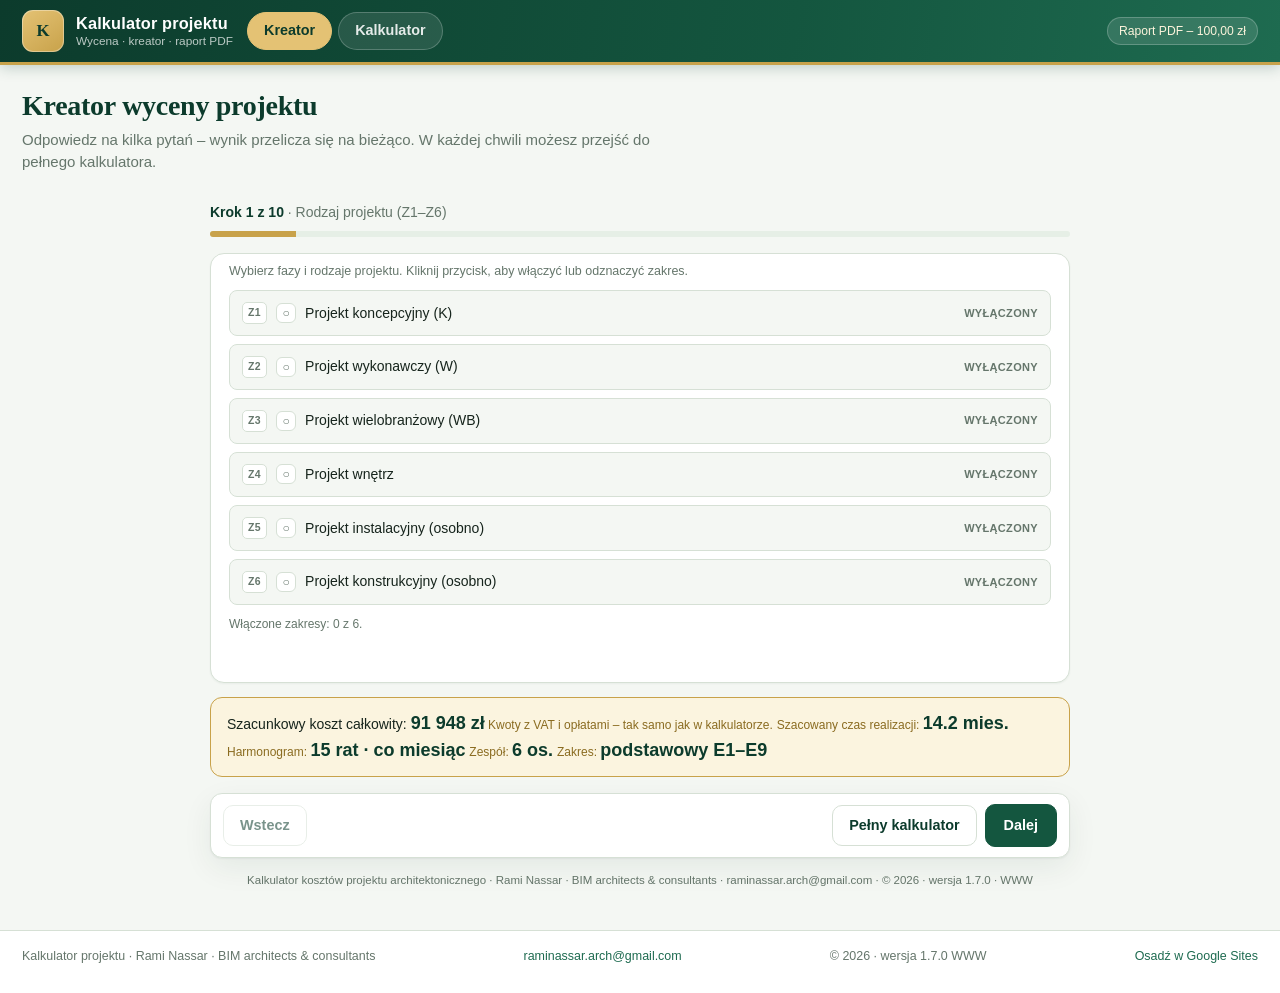
==== index.html @ 3ff85474 "Rodzaj projektu Z1-Z6 jako przyciski, pierwszy krok kreatora" ====
<!DOCTYPE html>
<html lang="pl">
<head>
<meta charset="utf-8">
<meta name="viewport" content="width=device-width, initial-scale=1, viewport-fit=cover">
<meta name="theme-color" content="#0C3B2C">
<meta name="description" content="Kalkulator kosztów projektu architektonicznego 1.7.0 – kreator, wycena, czas, zespół i harmonogram. Statyczna wersja WWW.">
<title>Kalkulator kosztów projektu architektonicznego</title>
<link rel="icon" href="favicon.svg" type="image/svg+xml">
<script>document.documentElement.dataset.theme="light";</script>
<link rel="stylesheet" href="styles.css?v=1.7.0c">
<link rel="stylesheet" href="wizard.css?v=1.7.0c">
<link rel="stylesheet" href="site.css?v=1.7.0c">
</head>
<body>
<nav class="view-nav" id="viewNav" aria-label="Przełączanie widoków">
  <span class="site-brand"><span class="logo">K</span><span class="brand-text"><strong>Kalkulator projektu</strong><small>Wycena · kreator · raport PDF</small></span></span>
  <span class="nav-links">
    <button type="button" data-view="wizard">Kreator</button>
    <button type="button" data-view="calc">Kalkulator</button>
  </span>
  <span class="view-nav-spacer"></span>
  <span class="view-nav-info" id="viewNavInfo">Raport PDF – 100,00 zł</span>
</nav>

<!-- ============ WIDOK 1: KREATOR (PYTANIA I ODPOWIEDZI) ============ -->
<section class="view" id="viewWizard">
  <header class="site-head">
    <div>
      <h1>Kreator wyceny projektu</h1>
      <p>Odpowiedz na kilka pytań – wynik przelicza się na bieżąco. W każdej chwili możesz przejść do pełnego kalkulatora.</p>
    </div>
  </header>
  <div class="wizard">
    <div class="wiz-top">
      <div class="wiz-step" id="wizStepInfo"></div>
      <div class="wiz-track"><div id="wizProgress"></div></div>
    </div>
    <div class="wiz-body" id="wizQuestions" aria-live="polite"></div>
    <div class="wiz-total">Szacunkowy koszt całkowity: <b id="wizTotal"></b><span> Kwoty z VAT i opłatami – tak samo jak w kalkulatorze.</span> <span>Szacowany czas realizacji: <b id="wizCzas"></b></span> <span>Harmonogram: <b id="wizPlat"></b></span> <span>Zespół: <b id="wizZespol"></b></span> <span>Zakres: <b id="wizZakres"></b></span></div>
    <div class="wiz-actions">
      <button type="button" id="wizBack" class="btn">Wstecz</button>
      <span class="wiz-spacer"></span>
      <button type="button" id="wizCalc" class="btn">Pełny kalkulator</button>
      <button type="button" id="wizNext" class="btn btn-primary">Dalej</button>
      <button type="button" id="wizPdf" class="btn btn-primary" hidden>Zapisz PDF</button>
    </div>
    <p class="wiz-about" id="wizAbout">Kalkulator projektu · Rami Nassar · BIM architects &amp; consultants · raminassar.arch@gmail.com · © 2026 · wersja 1.7.0</p>
  </div>
</section>

<!-- ============ WIDOK 2: DOTYCHCZASOWY KALKULATOR ============ -->
<section class="view" id="viewCalc" hidden>
<header class="site-head">
<div>
<h1>Kalkulator kosztów projektu architektonicznego</h1>
<p>Koszt projektu etap po etapie, praca w BIM, formalności i opłaty w Polsce. Zmień dane po lewej, wynik przelicza się od razu.</p>
</div>
<div class="head-actions">
<button type="button" id="pdfBtn" class="btn btn-primary" title="Zapisz wynik do pliku PDF (opłata 100,00 zł)">Zapisz PDF · 100 zł</button>
<button type="button" id="updateBtn" class="btn desktop-only" title="Sprawdź dostępność nowej wersji">Aktualizacje</button>
</div>
</header>
<main>
<div class="left">
<form class="panel" id="form" onsubmit="return false"></form>

<section class="panel" id="paramPanel">
<details id="paramDetails">
<summary><b>Parametry i stawki</b> <span class="tag">– edytuj wartości lub dodaj własne</span></summary>
<div class="param-body">
<p class="hint">Zmiany w parametrach przeliczają wynik od razu i są zapamiętywane w tej przeglądarce. Przywrócenie resetuje tylko parametry, nie dane formularza.</p>

<details class="sub">
<summary>Edytuj istniejące parametry (stawki, współczynniki, opłaty)</summary>
<div id="paramEditor" class="param-editor"></div>
</details>

<details class="sub" open>
<summary>Dodaj własne parametry / pozycje kosztów</summary>
<div class="custom-add">
<input id="npNazwa" type="text" placeholder="Nazwa parametru, np. „Opłata za pakiet”" aria-label="Nazwa nowego parametru">
<div class="custom-add-row">
<input id="npWartosc" type="number" min="0" step="any" placeholder="Wartość [zł]" aria-label="Wartość nowego parametru">
<label class="inline"><input id="npWKoszcie" type="checkbox" checked> wlicz do kosztu projektu</label>
<button type="button" id="npDodaj" class="btn">Dodaj parametr</button>
</div>
</div>
<div id="customList" class="custom-list"></div>
</details>

<div class="param-actions">
<button type="button" id="paramReset" class="btn btn-danger">Przywróć domyślne parametry</button>
<span id="paramStatus" class="tag" aria-live="polite"></span>
</div>
</div>
</details>
</section>
</div>

<div class="stack">
<section class="panel results-lock" id="resultsLock" aria-live="polite">
<div class="lock-mark">PDF</div>
<h2>Wyniki dostępne po opłacie</h2>
<p>Kalkulator przygotował wycenę. Opłać raport PDF, aby zobaczyć sumę, tabele, czas realizacji, zespół i harmonogram oraz zapisać plik.</p>
<button type="button" id="unlockBtn" class="btn btn-primary">Pokaż wyniki i zapisz PDF · 100 zł</button>
<p class="tag">Jedna opłata = jeden raport PDF. W kreatorze szacunek pozostaje widoczny na bieżąco.</p>
</section>
<div class="print-head" aria-hidden="true">
<div class="print-title">Kalkulator kosztów projektu architektonicznego</div>
<div id="printMeta" class="print-meta"></div>
</div>
<section class="panel" aria-live="polite">
<div class="total"><div><div class="range">Razem: projekt, formalności, realizacja (brutto)</div><div class="big" id="grand"></div></div><div class="range" id="rng"></div></div>
<div class="bar" id="bar" role="img" aria-label="Udział etapów w koszcie projektu"></div>
<div class="split" id="split"></div>
<div id="notes"></div>
</section>
<section class="panel"><h2>Koszt projektu etap po etapie</h2><div class="tw"><table id="stg"></table></div></section>
<section class="panel"><h2>Formalności, uzgodnienia i opłaty</h2><div class="tw"><table id="frm"></table></div><p class="tag" id="hid"></p></section>
<section class="panel" id="customResult" hidden><h2>Własne parametry / pozycje kosztów</h2><div class="tw"><table id="cst"></table></div></section>
<section class="panel" id="brzResult" hidden><h2>Projekty branżowe (dodatkowe poza bazą E1–E9)</h2><div class="tw"><table id="brz"></table></div><p class="tag">Dodatkowe opracowania specjalistyczne – nie zastępują etapów E5–E7 w podstawie wyceny.</p></section>
<section class="panel" id="zakresResult" hidden><h2>Zakresy opracowania (rodzaj projektu)</h2><div class="tw"><table id="zakresTab"></table></div><p class="tag">Każdy zakres to osobny pakiet wyceny. Baza E1–E9 obejmuje standardową koncepcję, konstrukcję i instalacje – poniższe opcje są dodatkowymi zamówieniami (np. odrębny projekt wnętrz lub wykonawczy).</p></section>
<section class="panel" id="drkResult" hidden><h2>Koszty drukowania dokumentacji projektowej</h2><div class="tw"><table id="drk"></table></div><p class="tag">Wydruki dla inwestora i urzędu. Ceny jednostkowe zmienisz w panelu „Parametry i stawki”.</p></section>
<section class="panel" id="czasResult"><h2>Szacowany czas realizacji inwestycji · Kanban</h2><div id="czasSummary" class="czas-summary"></div><div id="kanban" class="kanban"></div><p class="tag">Szacunek na podstawie przyjętych czasów etapów, rodzaju obiektu, powierzchni, skomplikowania i lokalizacji. Część czynności (np. uzgodnienia) może biec równolegle – podana suma to orientacyjna ścieżka, nie harmonogram umowny. Czas budowy rośnie nieliniowo z powierzchnią, dzięki czemu duże obiekty nie dostają nierealnych tysięcy dni. Czasy zmienisz w panelu „Parametry i stawki” → <b>czas</b>.</p></section>
<section class="panel" id="zespolResult"><h2>Zespół projektowy · obsada i czas</h2><div id="zespolSummary" class="czas-summary"></div><div class="tw"><table id="zespolTab"></table></div><p class="tag" id="zespolNote"></p></section>
<section class="panel" id="platResult"><h2>Harmonogram płatności · rozłożenie kosztu na raty</h2><div id="platSummary" class="czas-summary"></div><div class="tw"><table id="plat"></table></div><p class="tag" id="platNote"></p></section>
<p class="foot">Narzędzie szacunkowe, nie oferta ani porada prawna. Podział na etapy i stawki oznaczone jako szacunek to założenia modelu, a nie jeden cennik; stawki BIM są szacunkami, bo źródła nie podają cen. Opłaty skarbowe i terminy sprawdź w urzędzie. Od 1.09.2026 nowe decyzje o warunkach zabudowy wymagają planu ogólnego gminy. BIM nie jest w Polsce obowiązkowy, chyba że wymaga go zamawiający.</p>
<p class="foot about" id="about">Kalkulator projektu · Autor: Rami Nassar · BIM architects &amp; consultants · raminassar.arch@gmail.com · © 2026 · wersja 1.7.0</p>
<div class="print-foot">Wygenerowano: <span id="printDate"></span> · Kwoty w zł · Narzędzie szacunkowe, nie oferta ani porada prawna. <span id="printAbout"></span></div>
</div>
</main>
</section>

<!-- ============ OPŁATA ZA RAPORT PDF ============ -->
<div id="paymentModal" class="pay-modal" hidden role="dialog" aria-modal="true" aria-labelledby="payTitle">
  <div class="pay-card">
    <div class="pay-icon">PDF</div>
    <h2 id="payTitle">Opłata za raport PDF</h2>
    <p class="pay-price"><b id="payPrice">100,00 zł</b><span>za każdy wygenerowany raport</span></p>
    <p id="payStatus" class="pay-status" aria-live="polite">Przygotowywanie płatności…</p>
    <div class="pay-session" id="paySession" hidden></div>
    <div class="pay-track"><div id="payProgress"></div></div>
    <div class="pay-actions">
      <button type="button" id="payOpen" class="btn btn-primary" hidden>Otwórz stronę płatności</button>
      <button type="button" id="payCancel" class="btn btn-danger">Anuluj</button>
    </div>
    <p class="pay-hint">Po opłaceniu raport zapisze się automatycznie. Jedna płatność = jeden plik PDF.</p>
  </div>
</div>

<footer class="site-footer">
  <span>Kalkulator projektu · Rami Nassar · BIM architects &amp; consultants</span>
  <a href="mailto:raminassar.arch@gmail.com">raminassar.arch@gmail.com</a>
  <span>© 2026 · wersja 1.7.0 WWW</span>
  <a href="embed.html">Osadź w Google Sites</a>
</footer>
<div id="toast" class="toast" hidden></div>
<script src="parametry.js?v=1.7.0c"></script>
<script src="js/config.js?v=1.7.0c"></script>
<script src="js/payment-web.js?v=1.7.0c"></script>
<script src="app.js?v=1.7.0c"></script>
<script src="widoki.js?v=1.7.0c"></script>
</body>
</html>
---- styles.css ----
/* Wygląd aplikacji. Kolory są w zmiennych :root (jasny motyw) oraz w blokach dark (ciemny motyw). */
:root{--bg:#EDF0F3;--panel:#fff;--ink:#16202A;--mute:#5B6773;--line:#D3DAE1;--acc:#2B5F8E;--bim:#B4691F;--ok:#2E7D5B;--warn:#9A5B00;color-scheme:light;box-sizing:border-box;padding-top:env(safe-area-inset-top,0px);padding-bottom:env(safe-area-inset-bottom,0px)}
@media (prefers-color-scheme:dark){:root:not([data-theme="light"]){--bg:#11171D;--panel:#1A222B;--ink:#E7ECF1;--mute:#97A3AF;--line:#2C3743;--acc:#6FA6D6;--bim:#E0A05A;--ok:#5CC49A;--warn:#E3A93B;color-scheme:dark}}
:root[data-theme="dark"]{--bg:#11171D;--panel:#1A222B;--ink:#E7ECF1;--mute:#97A3AF;--line:#2C3743;--acc:#6FA6D6;--bim:#E0A05A;--ok:#5CC49A;--warn:#E3A93B;color-scheme:dark}
*{box-sizing:border-box}html{scroll-padding-top:env(safe-area-inset-top,0px)}
body{margin:0;background:var(--bg);color:var(--ink);font:15px/1.5 "Public Sans",system-ui,sans-serif;font-variant-numeric:tabular-nums}
.site-head{padding:28px 24px 8px;max-width:1280px;margin:auto;display:flex;gap:20px;align-items:flex-start;justify-content:space-between;flex-wrap:wrap}
h1{font-size:26px;line-height:1.2;margin:0 0 6px;font-weight:700;letter-spacing:-.01em}
header p{margin:0;color:var(--mute);max-width:70ch}
main{display:grid;grid-template-columns:minmax(300px,380px) 1fr;gap:20px;max-width:1280px;margin:auto;padding:16px 24px 48px;align-items:start}
.left{display:grid;gap:20px;align-content:start;min-width:0}
@media(max-width:900px){main{grid-template-columns:1fr;padding:12px 14px 40px}.site-head{padding:20px 14px 4px}}
.panel{background:var(--panel);border:1px solid var(--line);border-radius:8px;padding:16px 18px}
form.panel{position:sticky;top:12px;max-height:calc(100vh - 24px);overflow:auto}
@media(max-width:900px){form.panel{position:static;max-height:none}}
fieldset{border:0;border-top:1px solid var(--line);margin:14px 0 0;padding:12px 0 0}
fieldset:first-of-type{border-top:0;margin-top:0;padding-top:0}
legend{font-weight:700;padding:0 8px 0 0;font-size:15px}
legend.bim{color:var(--bim)}
label{display:block;font-size:13px;color:var(--mute);margin:10px 0 3px}
select,input{width:100%;font:inherit;color:var(--ink);background:var(--bg);border:1px solid var(--line);border-radius:5px;padding:7px 9px}
select:focus,input:focus,button:focus-visible{outline:2px solid var(--acc);outline-offset:1px}

/* --- Zakresy Z1–Z6 jako przyciski do włączania i odznaczania --- */
.scope-fieldset .scope-hint,.wiz-hint{font-size:12.5px;color:var(--mute);margin:2px 0 10px}
.scope-grid,.wiz-scope-grid{display:grid;gap:8px;margin-top:6px}
.scope-chip{display:flex;align-items:center;gap:9px;width:100%;text-align:left;font:inherit;font-size:13px;color:var(--ink);background:var(--bg);border:1px solid var(--line);border-radius:8px;padding:8px 10px;cursor:pointer;transition:background .15s,border-color .15s,box-shadow .15s}
.scope-chip:hover{border-color:var(--acc);background:color-mix(in srgb,var(--acc) 6%,var(--panel))}
.scope-chip.is-on{border-color:var(--acc);background:color-mix(in srgb,var(--acc) 10%,var(--panel));box-shadow:inset 3px 0 0 var(--acc)}
.scope-code{flex:none;font-size:10.5px;font-weight:700;letter-spacing:.04em;color:var(--mute);border:1px solid var(--line);border-radius:5px;padding:2px 5px;background:var(--panel)}
.scope-chip.is-on .scope-code{color:var(--acc);border-color:var(--acc)}
.scope-check{flex:none;width:20px;height:20px;border-radius:6px;border:1px solid var(--line);background:var(--panel);display:inline-flex;align-items:center;justify-content:center;font-size:12px;font-weight:700;color:var(--mute)}
.scope-chip.is-on .scope-check{background:var(--acc);border-color:var(--acc);color:#fff}
.scope-name{flex:1 1 auto;min-width:0}
.scope-state{flex:none;font-size:11px;font-weight:700;color:var(--mute);text-transform:uppercase;letter-spacing:.03em}
.scope-chip.is-on .scope-state{color:var(--acc)}
.scope-count{font-size:12px;color:var(--mute);margin:10px 0 0}
.wiz-scope-grid{gap:8px}
.wiz-scope-grid .scope-chip{font-size:14px;padding:11px 12px}
.total{display:flex;flex-wrap:wrap;gap:8px 32px;align-items:baseline}
.big{font-size:44px;font-weight:700;letter-spacing:-.02em;line-height:1.05}
.range{color:var(--mute)}
.bar{display:flex;height:22px;border-radius:4px;overflow:hidden;margin:16px 0 6px;background:var(--line)}
.bar i{display:block;min-width:2px}
.split{display:grid;grid-template-columns:repeat(auto-fit,minmax(180px,1fr));gap:10px;margin-top:14px}
.split div{border-left:3px solid var(--line);padding-left:10px}
.split b{display:block;font-size:18px}.split span{color:var(--mute);font-size:13px}
h2{font-size:17px;margin:0 0 8px}
.tw{overflow-x:auto}
table{width:100%;border-collapse:collapse;min-width:520px}
th,td{text-align:left;padding:7px 8px;border-bottom:1px solid var(--line);vertical-align:top}
th{font-size:12.5px;color:var(--mute);font-weight:500}
td.n,th.n{text-align:right;white-space:nowrap}
tr.sum td{font-weight:700;border-top:2px solid var(--line)}
.sw{display:inline-block;width:10px;height:10px;border-radius:2px;margin-right:7px}
.tag{font-size:12px;color:var(--mute)}.tag.chk{color:var(--warn);font-weight:500}
.note{border-left:3px solid var(--warn);padding:6px 10px;margin:8px 0;background:var(--bg);font-size:13.5px}
.stack{display:grid;gap:20px}
.foot{color:var(--mute);font-size:12.5px;max-width:90ch}
.foot.about{margin-top:6px;padding-top:8px;border-top:1px solid var(--line);font-size:11.5px}

/* --- Szacowany czas i kanban --- */
.czas-summary{display:grid;grid-template-columns:repeat(auto-fit,minmax(150px,1fr));gap:8px;margin:4px 0 14px}
.czas-summary>div{border:1px solid var(--line);border-radius:6px;padding:8px 10px;background:var(--bg)}
.czas-summary b{display:block;font-size:18px;line-height:1.2}
.czas-summary span{font-size:12px;color:var(--mute)}
.czas-summary .czas-total{grid-column:1/-1;border-color:var(--acc);background:color-mix(in srgb,var(--acc) 8%,var(--panel))}
.czas-summary .czas-total b{font-size:30px;color:var(--acc)}
.kanban{display:grid;grid-template-columns:repeat(4,minmax(0,1fr));gap:10px;align-items:start}
@media(max-width:900px){.kanban{grid-template-columns:repeat(2,minmax(0,1fr))}}
@media(max-width:560px){.kanban{grid-template-columns:1fr}}
.kanban-col{border:1px solid var(--line);border-top:3px solid var(--kolor);border-radius:6px;background:var(--bg);padding:8px;min-width:0}
.kanban-head{display:flex;flex-wrap:wrap;align-items:baseline;gap:4px 8px;margin-bottom:8px}
.kanban-head b{font-size:13.5px}
.kanban-head span{margin-left:auto;font-size:12px;font-weight:700;color:var(--kolor)}
.kanban-head small{flex:1 0 100%;font-size:11px;color:var(--mute)}
.kanban-cards{display:grid;gap:6px}
.kanban-card{position:relative;background:var(--panel);border:1px solid var(--line);border-radius:4px;padding:6px 7px;font-size:12px;line-height:1.3}
.kanban-kod{display:inline-block;font:600 10px ui-monospace,Consolas,monospace;color:var(--kolor);margin-right:5px}
.kanban-nazwa{color:var(--ink)}
.kanban-dni{display:block;margin-top:3px;font-size:11px;color:var(--mute)}
.kanban-tag{display:inline-block;margin-left:4px;font-size:10px;color:var(--mute);border:1px solid var(--line);border-radius:3px;padding:0 4px}

/* --- Harmonogram platnosci --- */
.czas-summary .plat-total{grid-column:1/-1;border-color:var(--ok);background:color-mix(in srgb,var(--ok) 8%,var(--panel))}
.czas-summary .plat-total b{font-size:30px;color:var(--ok)}
.czas-summary .czas-total b{font-size:26px}

/* --- Przyciski --- */
.btn{font:inherit;font-size:13.5px;font-weight:600;color:var(--ink);background:var(--bg);border:1px solid var(--line);border-radius:6px;padding:9px 14px;cursor:pointer;white-space:nowrap}
.btn:hover{border-color:var(--acc);color:var(--acc)}
.btn:active{transform:translateY(1px)}
.btn-primary{background:var(--acc);border-color:var(--acc);color:#fff;font-size:14px;padding:10px 18px}
.btn-primary:hover{background:var(--acc);border-color:var(--acc);color:#fff;filter:brightness(1.12)}
.btn-danger{color:var(--warn);border-color:var(--line)}
.btn-danger:hover{border-color:var(--warn);color:var(--warn)}

/* --- Panel parametrów --- */
#paramPanel summary{cursor:pointer;font-size:14px}
#paramPanel>summary{list-style:none;display:flex;gap:8px;align-items:baseline;flex-wrap:wrap}
#paramPanel>summary::-webkit-details-marker{display:none}
#paramPanel>summary::before{content:'▸';color:var(--acc);display:inline-block;transition:transform .15s}
#paramPanel[open]>summary::before{transform:rotate(90deg)}
#paramPanel .sub{border-top:1px solid var(--line);margin-top:12px;padding-top:10px}
.param-body{padding-top:6px}
.hint{font-size:12.5px;color:var(--mute);margin:8px 0 4px}
.param-editor{margin-top:8px;max-height:340px;overflow:auto;padding-right:4px}
.param-group{margin:10px 0 4px;font-size:12px;font-weight:700;color:var(--acc);text-transform:uppercase;letter-spacing:.04em}
.param-grid{display:grid;grid-template-columns:1fr 108px;gap:6px 8px;align-items:center}
.param-grid label{font-size:12.5px;margin:0;color:var(--mute);overflow-wrap:anywhere}
.param-grid input{padding:5px 7px;font-size:13px}
.param-grid input.changed{border-color:var(--warn);background:color-mix(in srgb,var(--warn) 8%,var(--panel))}
.param-actions{display:flex;align-items:center;gap:10px;flex-wrap:wrap;margin-top:14px;border-top:1px solid var(--line);padding-top:12px}
.custom-add{margin:8px 0}
.custom-add input[type=text],.custom-add input[type=number]{width:100%;margin-bottom:6px}
.custom-add-row{display:flex;gap:8px;align-items:center;flex-wrap:wrap}
.custom-add-row input[type=number]{flex:1;min-width:110px;margin:0}
label.inline{display:flex;gap:6px;align-items:center;font-size:12.5px;color:var(--mute);margin:0;white-space:nowrap;cursor:pointer}
label.inline input{width:auto;margin:0}
.custom-list{margin-top:8px}
.custom-item{display:flex;gap:8px;align-items:center;padding:6px 0;border-bottom:1px solid var(--line);font-size:13px}
.custom-item .nm{flex:1;min-width:0;overflow-wrap:anywhere}
.custom-item .val{white-space:nowrap;font-weight:600}
.custom-item .del{background:none;border:0;color:var(--mute);cursor:pointer;font-size:17px;line-height:1;padding:0 4px}
.custom-item .del:hover{color:var(--warn)}
#npNazwa:invalid{border-color:var(--warn)}
.empty{color:var(--mute);font-size:12.5px;font-style:italic;padding:6px 0}

.head-actions{display:flex;gap:8px;align-items:center;flex-wrap:wrap}
.desktop-only{display:none}
body.desktop .desktop-only{display:inline-block}
.toast{position:fixed;right:18px;bottom:18px;max-width:min(420px,calc(100vw - 36px));background:var(--panel);border:1px solid var(--line);border-left:4px solid var(--acc);border-radius:7px;padding:11px 14px;font-size:13.5px;box-shadow:0 6px 22px rgba(0,0,0,.16);z-index:50}
.toast.error{border-left-color:var(--warn)}
.toast button{margin-left:10px;font:inherit;font-size:12px;color:var(--acc);background:none;border:0;cursor:pointer;font-weight:700}

/* --- Opłata za raport PDF --- */
.pay-modal{position:fixed;inset:0;z-index:60;display:flex;align-items:center;justify-content:center;padding:20px;background:rgba(10,18,28,.55);backdrop-filter:blur(2px)}
.pay-modal[hidden]{display:none}
.pay-card{width:min(440px,100%);background:var(--panel);border:1px solid var(--line);border-radius:12px;padding:26px 26px 22px;text-align:center;box-shadow:0 18px 50px rgba(0,0,0,.28)}
.pay-icon{width:52px;height:52px;margin:0 auto 12px;border-radius:12px;display:grid;place-items:center;background:var(--acc);color:#fff;font-weight:800;font-size:15px;letter-spacing:.5px}
.pay-card h2{margin:0 0 6px;font-size:20px}
.pay-price{margin:0 0 14px;display:flex;flex-direction:column;gap:2px}
.pay-price b{font-size:28px;color:var(--acc)}
.pay-price span{font-size:12px;color:var(--mute)}
.pay-status{min-height:40px;margin:0 0 10px;font-size:13.5px;line-height:1.45}
.pay-session{margin:0 0 12px;padding:8px;border:1px dashed var(--line);border-radius:6px;font:11px ui-monospace,Consolas,monospace;color:var(--mute);word-break:break-all}
.pay-track{height:5px;border-radius:4px;background:var(--line);overflow:hidden;margin-bottom:16px}
.pay-track>div{height:100%;width:12%;background:var(--acc);transition:width .4s ease}
.pay-actions{display:flex;gap:8px;justify-content:center}
.pay-hint{margin:14px 0 0;font-size:11px;color:var(--mute)}

/* --- Blokada wyników do czasu opłaty za PDF --- */
.results-lock{text-align:center;padding:34px 20px;border-style:dashed;background:color-mix(in srgb,var(--acc) 7%,var(--panel))}
.results-lock .lock-mark{width:46px;height:46px;margin:0 auto 12px;border-radius:10px;display:grid;place-items:center;background:var(--acc);color:#fff;font-weight:800;font-size:14px;letter-spacing:.4px}
.results-lock h2{margin:0 0 8px;font-size:20px}
.results-lock>p{margin:0 auto 16px;max-width:62ch;color:var(--mute);font-size:14px}
.results-lock .tag{display:block;margin-top:12px}
body:not(.results-unlocked) .stack>.print-head,
body:not(.results-unlocked) .stack>section.panel:not(#resultsLock),
body:not(.results-unlocked) .stack>.print-foot{display:none!important}
body.results-unlocked #resultsLock{display:none!important}

/* --- Elementy tylko do wydruku / PDF --- */
.print-head,.print-foot{display:none}

@media print{
  @page{size:A4;margin:14mm}
  :root,body{background:#fff!important;color:#000!important}
  /* PDF zawsze zawiera kalkulator – niezależnie od aktywnego widoku. */
  .view-nav,#viewWizard,.pay-modal{display:none!important}
  #viewCalc{display:block!important}
  body{font-size:11px;line-height:1.35}
  .site-head .btn,.left,#paramPanel,.site-head p,.foot{display:none!important}
  .site-head{padding:0;margin:0 0 10px;display:block}
  .site-head h1{font-size:17px;margin:0}
  main{display:block;max-width:none;margin:0;padding:0}
  .stack{display:block}
  .panel{border:0;border-top:1px solid #999;border-radius:0;padding:8px 0;margin:0 0 10px;break-inside:avoid;background:#fff}
  .panel h2{font-size:13px;margin:0 0 6px}
  .print-head{display:block;border-bottom:2px solid #000;padding-bottom:6px;margin-bottom:12px}
  .print-title{font-size:18px;font-weight:700}
  .print-meta{font-size:10.5px;color:#333;margin-top:3px}
  .print-foot{display:block;font-size:9.5px;color:#555;border-top:1px solid #999;padding-top:6px;margin-top:12px}
  .big{font-size:30px}
  .range{font-size:11px}
  .bar{height:14px;margin:10px 0 4px;print-color-adjust:exact;-webkit-print-color-adjust:exact}
  .bar i,.sw{print-color-adjust:exact;-webkit-print-color-adjust:exact}
  .split div{break-inside:avoid}
  .split b{font-size:14px}
  table{min-width:0;font-size:10px}
  th,td{padding:4px 5px;border-bottom:1px solid #ccc}
  tr.sum td{border-top:2px solid #000}
  .note{background:#fff;border-left-color:#000;font-size:10px;padding:4px 8px}
  .tag{font-size:9.5px;color:#333}
  .tw{overflow:visible}
  #resultsLock{display:none!important}
  /* Render PDF ma zawsze zawierać wyniki – niezależnie od blokady na ekranie. */
  body.pdf-render .stack>.print-head,
  body.pdf-render .stack>section.panel:not(#resultsLock),
  body.pdf-render .stack>.print-foot{display:block!important}
  #customResult[hidden],#brzResult[hidden],#zakresResult[hidden],#drkResult[hidden]{display:none!important}
  section,.split,.bar,.note,tr{break-inside:avoid}
  h2,.panel{break-after:avoid}
  /* Kanban w PDF – wąskie kolumny, małe karty, bez cieni. */
  .czas-summary{grid-template-columns:repeat(5,1fr);gap:4px;margin:4px 0 8px}
  .czas-summary>div{border:1px solid #999;background:#fff;padding:4px 6px}
  .czas-summary b{font-size:12px}
  .czas-summary span{font-size:8.5px;color:#333}
  .czas-summary .czas-total{grid-column:1/-1;background:#fff;border-color:#000}
  .czas-summary .czas-total b{font-size:18px;color:#000}
  .kanban{grid-template-columns:repeat(4,1fr);gap:4px}
  .kanban-col{border:1px solid #999;border-top:2px solid #000;background:#fff;padding:4px}
  .kanban-head{margin-bottom:4px;gap:2px 4px}
  .kanban-head b{font-size:9.5px}
  .kanban-head span{font-size:9px;color:#000}
  .kanban-head small{font-size:8px;color:#333}
  .kanban-cards{gap:3px}
  .kanban-card{border:1px solid #ccc;background:#fff;padding:3px 4px;font-size:8.5px;line-height:1.25;break-inside:avoid}
  .kanban-kod{font-size:8px;color:#000}
  .kanban-dni{font-size:8px;color:#333;margin-top:1px}
  .kanban-tag{font-size:8px;color:#333;border-color:#ccc}
  /* Harmonogram platnosci w PDF. */
  .czas-summary .plat-total{grid-column:1/-1;background:#fff;border-color:#000}
  .czas-summary .plat-total b{font-size:18px;color:#000}
  .czas-summary .czas-total b{font-size:16px}
  #zespolTab td:nth-child(3),#zespolTab td:nth-child(5){color:#333}
  #plat td:nth-child(3),#plat td:nth-child(4){color:#333}
}
---- wizard.css ----
/* Kreator Q&A i przełączanie widoków – wszystko w jednym oknie. */
.view{display:block}
.view[hidden]{display:none!important}

.view-nav{display:flex;align-items:center;gap:6px;padding:8px 16px;background:var(--panel);border-bottom:1px solid var(--line);position:sticky;top:0;z-index:5}
.view-nav[hidden]{display:none!important}
.view-nav button{font:inherit;font-size:13px;font-weight:600;color:var(--mute);background:transparent;border:1px solid transparent;border-radius:6px;padding:6px 12px;cursor:pointer}
.view-nav button:hover{color:var(--ink);background:var(--bg)}
.view-nav button.active{color:var(--acc);border-color:var(--acc);background:color-mix(in srgb,var(--acc) 8%,var(--panel))}
.view-nav-spacer{flex:1}
.view-nav-info{font-size:12px;color:var(--mute)}

/* Stała wysokość kreatora: zmienna liczba pól nie przesuwa przycisków nawigacji.
   Pytania przewijają się wewnątrz .wiz-body, reszta ma stałe miejsce. */
.wizard{max-width:780px;margin:0 auto;padding:22px 20px 40px;display:flex;flex-direction:column;height:calc(100vh - 150px);min-height:560px}
.wiz-top{flex:0 0 auto;margin-bottom:16px}
.wiz-step{font-size:14px;color:var(--mute);margin-bottom:8px}
.wiz-step b{color:var(--ink)}
.wiz-track{height:6px;background:var(--line);border-radius:99px;overflow:hidden}
.wiz-track>div{height:100%;width:0;background:var(--acc);transition:width .25s ease}

.wiz-body{flex:1 1 auto;min-height:0;overflow-y:auto;background:var(--panel);border:1px solid var(--line);border-radius:10px;padding:6px 18px}
.wiz-q{display:grid;grid-template-columns:minmax(200px,1fr) minmax(180px,1fr);gap:12px;align-items:center;padding:11px 0;border-bottom:1px solid var(--line)}
.wiz-q:last-child{border-bottom:0}
.wiz-q label{font-size:14px;font-weight:600}
.wiz-q input,.wiz-q select{font-size:13.5px}

.wiz-total{flex:0 0 auto;max-height:132px;overflow-y:auto;margin-top:14px;padding:12px 16px;background:color-mix(in srgb,var(--acc) 10%,var(--panel));border:1px solid var(--acc);border-radius:8px;font-size:14px}
.wiz-total b{font-size:18px;color:var(--acc)}
.wiz-total span{color:var(--mute);font-size:12px}

.wiz-actions{flex:0 0 auto;position:sticky;bottom:0;z-index:2;display:flex;align-items:center;gap:8px;margin-top:16px;padding:6px 0;background:var(--bg);flex-wrap:wrap}
.wiz-spacer{flex:1}
.wiz-about{flex:0 0 auto;margin:14px 0 0;text-align:center;font-size:11.5px;color:var(--mute)}

@media (max-width:620px){
  .wiz-q{grid-template-columns:1fr;gap:6px}
  .wizard{padding:16px 12px 30px}
}
---- site.css ----
/* ==========================================================================
   Kalkulator projektu 1.7.0 – wersja WWW
   Warstwa stylu wizualnego zgodna z PAB cyfrowa (sites/app.css):
   ciemna zieleń + złoty akcent, jasne tło, karty, zaokrąglenia, miękki cień.
   Logika i znaczniki kalkulatora pozostają bez zmian.
   ========================================================================== */

:root {
  --green-deep: #0c3b2c;
  --green: #14563f;
  --green-mid: #1e6b50;
  --green-soft: #e6efe6;
  --green-pale: #f2f7f1;
  --nav-bg: #eaf1e9;
  --gold: #c8a24a;
  --gold-bright: #e4c274;
  --gold-pale: #fbf4df;
  --gold-text: #8a6b20;
  --shadow: 0 1px 2px rgba(12, 59, 44, 0.06), 0 10px 30px rgba(12, 59, 44, 0.07);
  --radius: 14px;

  /* Nazwy zmiennych używane przez styles.css – podmiana na paletę PAB. */
  --bg: #f4f7f3;
  --panel: #ffffff;
  --ink: #16241c;
  --mute: #65766b;
  --line: #d6e0d5;
  --acc: #1e6b50;
  --bim: #8a6b20;
  --ok: #1e7b45;
  --warn: #9a6b12;
  color-scheme: light;
}

html { -webkit-text-size-adjust: 100%; }
body {
  font-family: "Segoe UI", Roboto, "Helvetica Neue", Arial, sans-serif;
  line-height: 1.5;
  background: var(--bg);
}
h1, h2, h3 { font-family: Georgia, "Times New Roman", serif; color: var(--green-deep); }
h1 { font-size: 1.75rem; letter-spacing: -0.01em; }
h2 { font-size: 1.15rem; }
h3 { font-size: 1rem; }
a { color: var(--green-mid); text-decoration: none; }
a:hover { text-decoration: underline; }

/* --- Górny pasek (odpowiednik .topbar w PAB) --- */
.view-nav {
  gap: 14px;
  padding: 10px 22px;
  background: linear-gradient(100deg, var(--green-deep), var(--green) 62%, var(--green-mid));
  border-bottom: 3px solid var(--gold);
  box-shadow: 0 2px 14px rgba(12, 59, 44, 0.24);
  position: sticky;
  top: 0;
  z-index: 40;
}
.site-brand { display: flex; align-items: center; gap: 12px; color: #fff; min-width: 0; }
.site-brand .logo {
  display: inline-flex; align-items: center; justify-content: center;
  width: 42px; height: 42px; border-radius: 11px; flex: none;
  background: linear-gradient(145deg, var(--gold-bright), var(--gold));
  color: var(--green-deep);
  font-family: Georgia, serif; font-weight: 700; font-size: 1.05rem;
  box-shadow: inset 0 0 0 1px rgba(255, 255, 255, 0.35);
}
.brand-text { display: flex; flex-direction: column; line-height: 1.2; min-width: 0; }
.brand-text strong { font-size: 1.02rem; letter-spacing: 0.01em; }
.brand-text small { color: rgba(255, 255, 255, 0.72); font-size: 0.74rem; white-space: nowrap; overflow: hidden; text-overflow: ellipsis; }
.nav-links { display: flex; align-items: center; gap: 6px; }
.view-nav button {
  font-size: 0.9rem; font-weight: 600;
  color: rgba(255, 255, 255, 0.88);
  background: rgba(255, 255, 255, 0.1);
  border: 1px solid rgba(255, 255, 255, 0.22);
  border-radius: 999px;
  padding: 7px 16px;
  transition: background 0.15s, border-color 0.15s;
}
.view-nav button:hover { color: #fff; background: rgba(255, 255, 255, 0.18); }
.view-nav button.active {
  color: var(--green-deep);
  background: var(--gold-bright);
  border-color: var(--gold-bright);
}
.view-nav-info {
  display: inline-block;
  padding: 4px 11px;
  border-radius: 999px;
  background: rgba(255, 255, 255, 0.12);
  border: 1px solid rgba(255, 255, 255, 0.22);
  color: #fdf4dc;
  font-size: 0.76rem;
  white-space: nowrap;
}

/* --- Nagłówki widoków --- */
.site-head {
  max-width: 1280px;
  padding: 24px 22px 6px;
}
.site-head p { max-width: 78ch; }

/* --- Karty i panel parametrów --- */
.panel {
  border-radius: var(--radius);
  border: 1px solid var(--border, var(--line));
  padding: 18px 20px;
  box-shadow: 0 1px 2px rgba(12, 59, 44, 0.05);
}
form.panel {
  border-color: var(--line);
  box-shadow: var(--shadow);
}
fieldset { border-top-color: var(--line); }
legend { color: var(--green-deep); font-size: 1rem; }
legend.bim { color: var(--gold-text); }
label { color: #33473a; font-weight: 600; }
select, input {
  background: #fff;
  border-color: #c9d6c8;
  border-radius: 8px;
  padding: 8px 10px;
  color: var(--ink);
}
select:focus, input:focus, button:focus-visible {
  outline: none;
  border-color: var(--green-mid);
  box-shadow: 0 0 0 3px rgba(30, 107, 80, 0.13);
}
.param-group { color: var(--green-mid); }
.param-grid input.changed {
  border-color: var(--gold);
  background: var(--gold-pale);
}

/* --- Przyciski --- */
.btn {
  border-radius: 10px;
  border-color: var(--line);
  background: #fff;
  color: var(--green-deep);
  font-size: 0.9rem;
  font-weight: 600;
  padding: 9px 16px;
  transition: background 0.15s, border-color 0.15s, transform 0.05s;
}
.btn:hover { background: var(--green-pale); border-color: #bcd0bb; }
.btn:active { transform: translateY(1px); }
.btn-primary {
  background: var(--green);
  border-color: var(--green);
  color: #fff;
  padding: 10px 18px;
}
.btn-primary:hover { background: var(--green-mid); border-color: var(--green-mid); color: #fff; filter: none; }
.btn-danger { color: var(--danger, #a62b1f); border-color: #e4c4bf; }
.btn-danger:hover { background: #fdf0ee; border-color: #e4c4bf; }
.btn[disabled] { opacity: 0.55; cursor: not-allowed; }
#updateBtn { display: none !important; }

/* Przełączniki zakresów Z1–Z6 – akcent złoty zgodny z PAB. */
.scope-chip:hover { border-color: var(--green-mid); background: var(--green-pale); }
.scope-chip.is-on { border-color: var(--gold); background: var(--gold-pale); box-shadow: inset 3px 0 0 var(--gold); }
.scope-chip.is-on .scope-code { color: var(--gold-text); border-color: var(--gold); }
.scope-chip.is-on .scope-check { background: var(--green); border-color: var(--green); }
.scope-chip.is-on .scope-state { color: var(--gold-text); }

/* --- Wyniki --- */
.big { color: var(--green-deep); letter-spacing: -0.01em; }
.range, .tag, .hint, .foot { color: var(--mute); }
.split div { border-left-color: var(--gold); }
.split b { color: var(--green-deep); }
tr.sum td { border-top-color: var(--gold); }
th { color: var(--mute); text-transform: uppercase; letter-spacing: 0.04em; font-size: 0.75rem; }
.note { border-left-color: var(--gold); background: var(--gold-pale); }
.czas-summary .czas-total {
  border-color: var(--gold);
  background: var(--gold-pale);
}
.czas-summary .czas-total b { color: var(--green-deep); }
.czas-summary .plat-total {
  border-color: var(--green);
  background: var(--green-pale);
}
.czas-summary .plat-total b { color: var(--green-deep); }
.kanban-col { border-top-color: var(--kolor); border-radius: 10px; }

/* --- Kreator Q&A --- */
.wizard { max-width: 900px; }
.wiz-body {
  border-radius: var(--radius);
  border-color: var(--line);
  box-shadow: 0 1px 2px rgba(12, 59, 44, 0.05);
  background: #fff;
}
.wiz-step b { color: var(--green-deep); }
.wiz-track { background: var(--green-soft); }
.wiz-track>div { background: var(--gold); }
.wiz-q { border-bottom-color: var(--line); }
.wiz-q label { color: var(--ink); }
.wiz-total {
  border-radius: 12px;
  border-color: var(--gold);
  background: var(--gold-pale);
  color: var(--ink);
}
.wiz-total b { color: var(--green-deep); }
.wiz-total span { color: var(--gold-text); }
.wiz-actions {
  background: #fff;
  border: 1px solid var(--line);
  border-radius: 12px;
  padding: 10px 12px;
  box-shadow: var(--shadow);
}
.wiz-about { color: var(--mute); }

/* --- Blokada wyników (styl karty PAB .panel.tinted) --- */
.results-lock {
  border-style: dashed;
  border-color: var(--gold);
  background: var(--gold-pale);
  box-shadow: var(--shadow);
}
.results-lock .lock-mark {
  background: linear-gradient(145deg, var(--gold-bright), var(--gold));
  color: var(--green-deep);
  box-shadow: inset 0 0 0 1px rgba(255, 255, 255, 0.35);
}
.results-lock h2 { color: var(--green-deep); }
.results-lock .tag { color: var(--gold-text); }

/* --- Modal płatności --- */
.pay-modal { background: rgba(5, 25, 18, 0.6); }
.pay-card {
  border-radius: 14px;
  border-color: var(--line);
  padding: 28px 26px 24px;
  box-shadow: 0 24px 70px rgba(0, 0, 0, 0.35);
}
.pay-icon {
  background: linear-gradient(145deg, var(--gold-bright), var(--gold));
  color: var(--green-deep);
}
.pay-price b, .pay-card h2 { color: var(--green-deep); }
.pay-track { background: var(--green-soft); }
.pay-track>div { background: var(--gold); }

/* --- Toast --- */
.toast {
  border-radius: 10px;
  border-color: var(--green-deep);
  border-left: 5px solid var(--gold);
  background: var(--green-deep);
  color: #fff;
  font-size: 0.86rem;
  box-shadow: 0 10px 30px rgba(0, 0, 0, 0.22);
  padding: 11px 18px;
}
.toast.error { background: #a62b1f; border-left-color: #f3c9c3; }
.toast button { color: var(--gold-bright); }

/* --- Stopka strony --- */
.site-footer {
  display: flex; flex-wrap: wrap; gap: 8px 20px;
  justify-content: space-between;
  max-width: 1280px;
  margin: 0 auto;
  padding: 16px 22px 28px;
  border-top: 1px solid var(--line);
  color: var(--mute);
  font-size: 0.78rem;
  background: #fff;
}

/* --- Responsywność --- */
@media (max-width: 900px) {
  .view-nav { padding: 8px 14px; gap: 10px; }
  .brand-text small { display: none; }
  .site-head { padding: 18px 14px 4px; }
  main { padding: 14px 14px 36px; }
  .site-footer { padding: 14px; }
}
@media (max-width: 620px) {
  .view-nav-info { display: none; }
  .site-brand .logo { width: 36px; height: 36px; }
}

/* --- Wydruk: PDF zawsze z wynikami, bez powłoki WWW --- */
@media print {
  .site-footer, .site-brand, .nav-links { display: none !important; }
  body { background: #fff !important; }
  .site-head h1, h1, h2, h3 { color: #000 !important; font-family: Georgia, "Times New Roman", serif; }
}
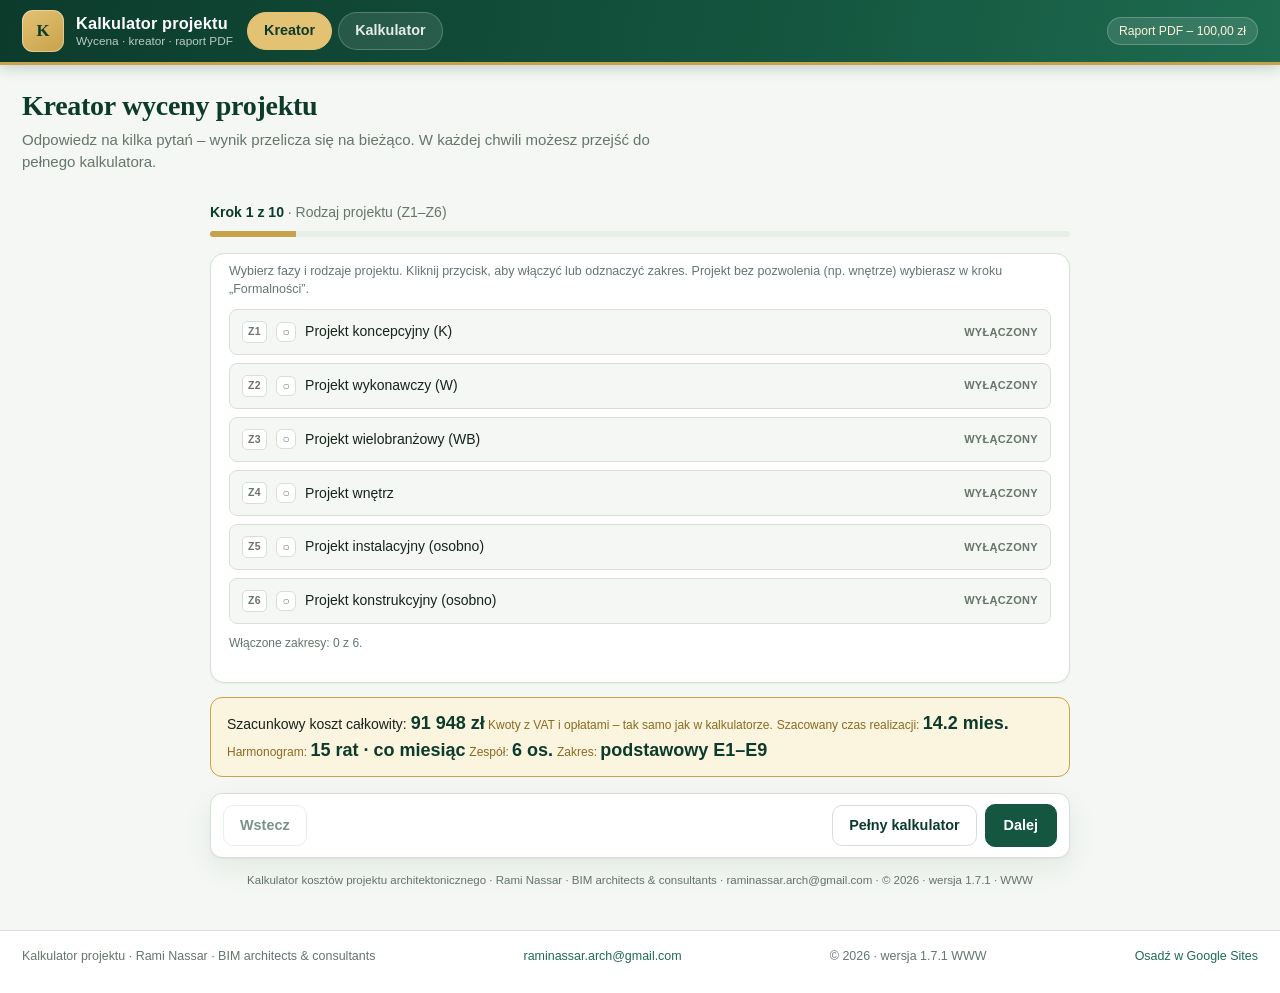
==== commit e26ee3a8: "Dodaj tryb projektu bez pozwolenia - brak oplaty skarbowej i zgloszenia" ====
--- a/index.html
+++ b/index.html
@@ -4,13 +4,13 @@
 <meta charset="utf-8">
 <meta name="viewport" content="width=device-width, initial-scale=1, viewport-fit=cover">
 <meta name="theme-color" content="#0C3B2C">
-<meta name="description" content="Kalkulator kosztów projektu architektonicznego 1.7.0 – kreator, wycena, czas, zespół i harmonogram. Statyczna wersja WWW.">
+<meta name="description" content="Kalkulator kosztów projektu architektonicznego 1.7.1 – kreator, wycena, czas, zespół i harmonogram. Statyczna wersja WWW.">
 <title>Kalkulator kosztów projektu architektonicznego</title>
 <link rel="icon" href="favicon.svg" type="image/svg+xml">
 <script>document.documentElement.dataset.theme="light";</script>
-<link rel="stylesheet" href="styles.css?v=1.7.0c">
-<link rel="stylesheet" href="wizard.css?v=1.7.0c">
-<link rel="stylesheet" href="site.css?v=1.7.0c">
+<link rel="stylesheet" href="styles.css?v=1.7.1">
+<link rel="stylesheet" href="wizard.css?v=1.7.1">
+<link rel="stylesheet" href="site.css?v=1.7.1">
 </head>
 <body>
 <nav class="view-nav" id="viewNav" aria-label="Przełączanie widoków">
@@ -45,7 +45,7 @@
       <button type="button" id="wizNext" class="btn btn-primary">Dalej</button>
       <button type="button" id="wizPdf" class="btn btn-primary" hidden>Zapisz PDF</button>
     </div>
-    <p class="wiz-about" id="wizAbout">Kalkulator projektu · Rami Nassar · BIM architects &amp; consultants · raminassar.arch@gmail.com · © 2026 · wersja 1.7.0</p>
+    <p class="wiz-about" id="wizAbout">Kalkulator projektu · Rami Nassar · BIM architects &amp; consultants · raminassar.arch@gmail.com · © 2026 · wersja 1.7.1</p>
   </div>
 </section>
 
@@ -126,7 +126,7 @@
 <section class="panel" id="zespolResult"><h2>Zespół projektowy · obsada i czas</h2><div id="zespolSummary" class="czas-summary"></div><div class="tw"><table id="zespolTab"></table></div><p class="tag" id="zespolNote"></p></section>
 <section class="panel" id="platResult"><h2>Harmonogram płatności · rozłożenie kosztu na raty</h2><div id="platSummary" class="czas-summary"></div><div class="tw"><table id="plat"></table></div><p class="tag" id="platNote"></p></section>
 <p class="foot">Narzędzie szacunkowe, nie oferta ani porada prawna. Podział na etapy i stawki oznaczone jako szacunek to założenia modelu, a nie jeden cennik; stawki BIM są szacunkami, bo źródła nie podają cen. Opłaty skarbowe i terminy sprawdź w urzędzie. Od 1.09.2026 nowe decyzje o warunkach zabudowy wymagają planu ogólnego gminy. BIM nie jest w Polsce obowiązkowy, chyba że wymaga go zamawiający.</p>
-<p class="foot about" id="about">Kalkulator projektu · Autor: Rami Nassar · BIM architects &amp; consultants · raminassar.arch@gmail.com · © 2026 · wersja 1.7.0</p>
+<p class="foot about" id="about">Kalkulator projektu · Autor: Rami Nassar · BIM architects &amp; consultants · raminassar.arch@gmail.com · © 2026 · wersja 1.7.1</p>
 <div class="print-foot">Wygenerowano: <span id="printDate"></span> · Kwoty w zł · Narzędzie szacunkowe, nie oferta ani porada prawna. <span id="printAbout"></span></div>
 </div>
 </main>
@@ -152,14 +152,14 @@
 <footer class="site-footer">
   <span>Kalkulator projektu · Rami Nassar · BIM architects &amp; consultants</span>
   <a href="mailto:raminassar.arch@gmail.com">raminassar.arch@gmail.com</a>
-  <span>© 2026 · wersja 1.7.0 WWW</span>
+  <span>© 2026 · wersja 1.7.1 WWW</span>
   <a href="embed.html">Osadź w Google Sites</a>
 </footer>
 <div id="toast" class="toast" hidden></div>
-<script src="parametry.js?v=1.7.0c"></script>
-<script src="js/config.js?v=1.7.0c"></script>
-<script src="js/payment-web.js?v=1.7.0c"></script>
-<script src="app.js?v=1.7.0c"></script>
-<script src="widoki.js?v=1.7.0c"></script>
+<script src="parametry.js?v=1.7.1"></script>
+<script src="js/config.js?v=1.7.1"></script>
+<script src="js/payment-web.js?v=1.7.1"></script>
+<script src="app.js?v=1.7.1"></script>
+<script src="widoki.js?v=1.7.1"></script>
 </body>
 </html>
--- a/site.css
+++ b/site.css
@@ -1,5 +1,5 @@
 /* ==========================================================================
-   Kalkulator projektu 1.7.0 – wersja WWW
+   Kalkulator projektu 1.7.1 – wersja WWW
    Warstwa stylu wizualnego zgodna z PAB cyfrowa (sites/app.css):
    ciemna zieleń + złoty akcent, jasne tło, karty, zaokrąglenia, miękki cień.
    Logika i znaczniki kalkulatora pozostają bez zmian.
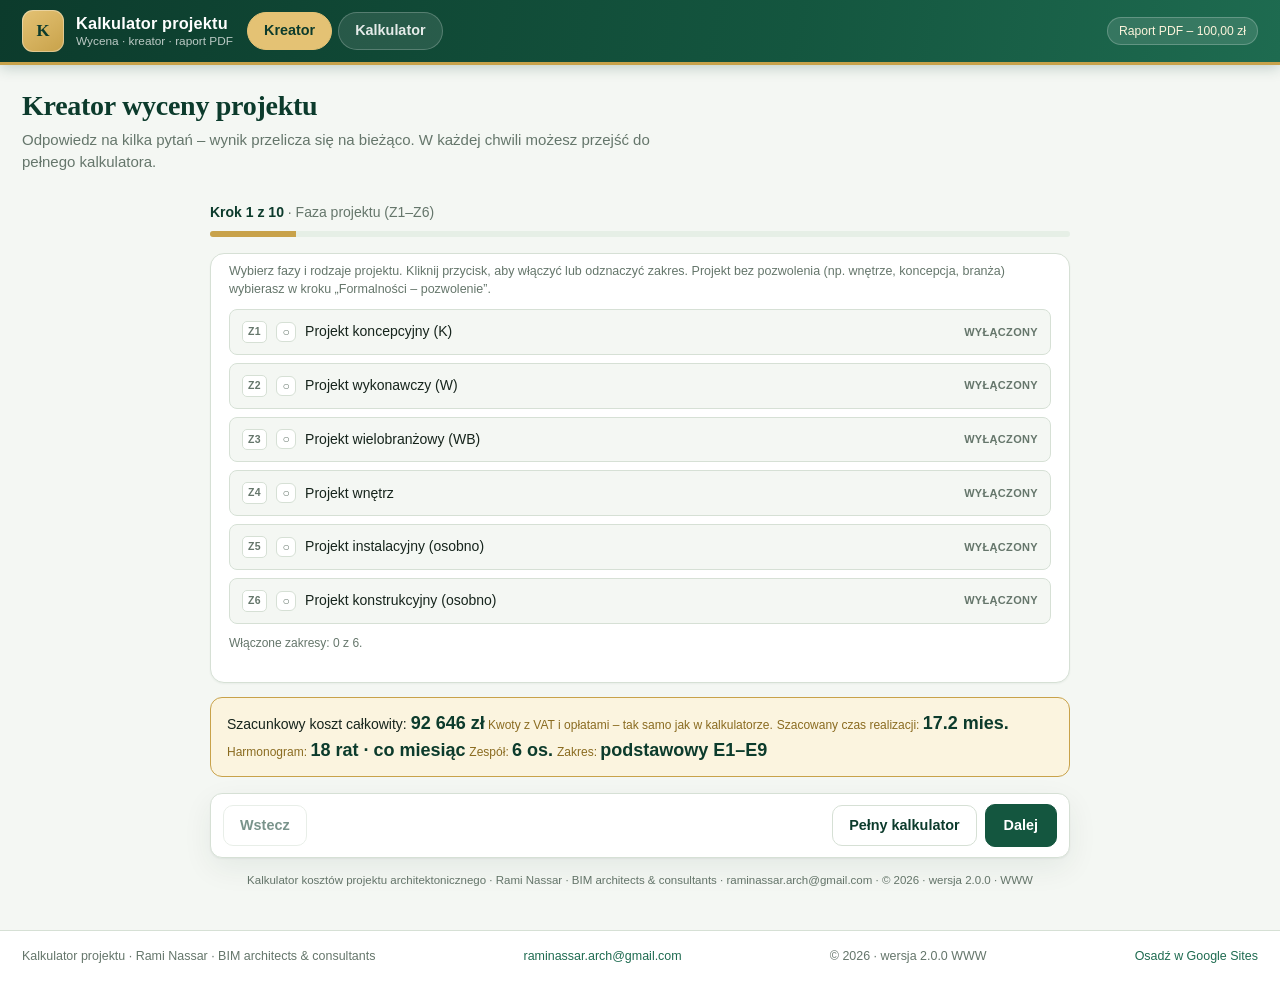
==== commit 0bef9422: "Kalkulator projektu 2.0.0 - nowa kolejność kreatora i automatyczne formalności" ====
--- a/index.html
+++ b/index.html
@@ -4,13 +4,13 @@
 <meta charset="utf-8">
 <meta name="viewport" content="width=device-width, initial-scale=1, viewport-fit=cover">
 <meta name="theme-color" content="#0C3B2C">
-<meta name="description" content="Kalkulator kosztów projektu architektonicznego 1.7.1 – kreator, wycena, czas, zespół i harmonogram. Statyczna wersja WWW.">
+<meta name="description" content="Kalkulator kosztów projektu architektonicznego 2.0.0 – kreator, wycena, czas, zespół i harmonogram. Statyczna wersja WWW.">
 <title>Kalkulator kosztów projektu architektonicznego</title>
 <link rel="icon" href="favicon.svg" type="image/svg+xml">
 <script>document.documentElement.dataset.theme="light";</script>
-<link rel="stylesheet" href="styles.css?v=1.7.1">
-<link rel="stylesheet" href="wizard.css?v=1.7.1">
-<link rel="stylesheet" href="site.css?v=1.7.1">
+<link rel="stylesheet" href="styles.css?v=2.0.0">
+<link rel="stylesheet" href="wizard.css?v=2.0.0">
+<link rel="stylesheet" href="site.css?v=2.0.0">
 </head>
 <body>
 <nav class="view-nav" id="viewNav" aria-label="Przełączanie widoków">
@@ -45,7 +45,7 @@
       <button type="button" id="wizNext" class="btn btn-primary">Dalej</button>
       <button type="button" id="wizPdf" class="btn btn-primary" hidden>Zapisz PDF</button>
     </div>
-    <p class="wiz-about" id="wizAbout">Kalkulator projektu · Rami Nassar · BIM architects &amp; consultants · raminassar.arch@gmail.com · © 2026 · wersja 1.7.1</p>
+    <p class="wiz-about" id="wizAbout">Kalkulator projektu · Rami Nassar · BIM architects &amp; consultants · raminassar.arch@gmail.com · © 2026 · wersja 2.0.0</p>
   </div>
 </section>
 
@@ -126,7 +126,7 @@
 <section class="panel" id="zespolResult"><h2>Zespół projektowy · obsada i czas</h2><div id="zespolSummary" class="czas-summary"></div><div class="tw"><table id="zespolTab"></table></div><p class="tag" id="zespolNote"></p></section>
 <section class="panel" id="platResult"><h2>Harmonogram płatności · rozłożenie kosztu na raty</h2><div id="platSummary" class="czas-summary"></div><div class="tw"><table id="plat"></table></div><p class="tag" id="platNote"></p></section>
 <p class="foot">Narzędzie szacunkowe, nie oferta ani porada prawna. Podział na etapy i stawki oznaczone jako szacunek to założenia modelu, a nie jeden cennik; stawki BIM są szacunkami, bo źródła nie podają cen. Opłaty skarbowe i terminy sprawdź w urzędzie. Od 1.09.2026 nowe decyzje o warunkach zabudowy wymagają planu ogólnego gminy. BIM nie jest w Polsce obowiązkowy, chyba że wymaga go zamawiający.</p>
-<p class="foot about" id="about">Kalkulator projektu · Autor: Rami Nassar · BIM architects &amp; consultants · raminassar.arch@gmail.com · © 2026 · wersja 1.7.1</p>
+<p class="foot about" id="about">Kalkulator projektu · Autor: Rami Nassar · BIM architects &amp; consultants · raminassar.arch@gmail.com · © 2026 · wersja 2.0.0</p>
 <div class="print-foot">Wygenerowano: <span id="printDate"></span> · Kwoty w zł · Narzędzie szacunkowe, nie oferta ani porada prawna. <span id="printAbout"></span></div>
 </div>
 </main>
@@ -152,14 +152,14 @@
 <footer class="site-footer">
   <span>Kalkulator projektu · Rami Nassar · BIM architects &amp; consultants</span>
   <a href="mailto:raminassar.arch@gmail.com">raminassar.arch@gmail.com</a>
-  <span>© 2026 · wersja 1.7.1 WWW</span>
+  <span>© 2026 · wersja 2.0.0 WWW</span>
   <a href="embed.html">Osadź w Google Sites</a>
 </footer>
 <div id="toast" class="toast" hidden></div>
-<script src="parametry.js?v=1.7.1"></script>
-<script src="js/config.js?v=1.7.1"></script>
-<script src="js/payment-web.js?v=1.7.1"></script>
-<script src="app.js?v=1.7.1"></script>
-<script src="widoki.js?v=1.7.1"></script>
+<script src="parametry.js?v=2.0.0"></script>
+<script src="js/config.js?v=2.0.0"></script>
+<script src="js/payment-web.js?v=2.0.0"></script>
+<script src="app.js?v=2.0.0"></script>
+<script src="widoki.js?v=2.0.0"></script>
 </body>
 </html>
--- a/site.css
+++ b/site.css
@@ -1,5 +1,5 @@
 /* ==========================================================================
-   Kalkulator projektu 1.7.1 – wersja WWW
+   Kalkulator projektu 2.0.0 – wersja WWW
    Warstwa stylu wizualnego zgodna z PAB cyfrowa (sites/app.css):
    ciemna zieleń + złoty akcent, jasne tło, karty, zaokrąglenia, miękki cień.
    Logika i znaczniki kalkulatora pozostają bez zmian.
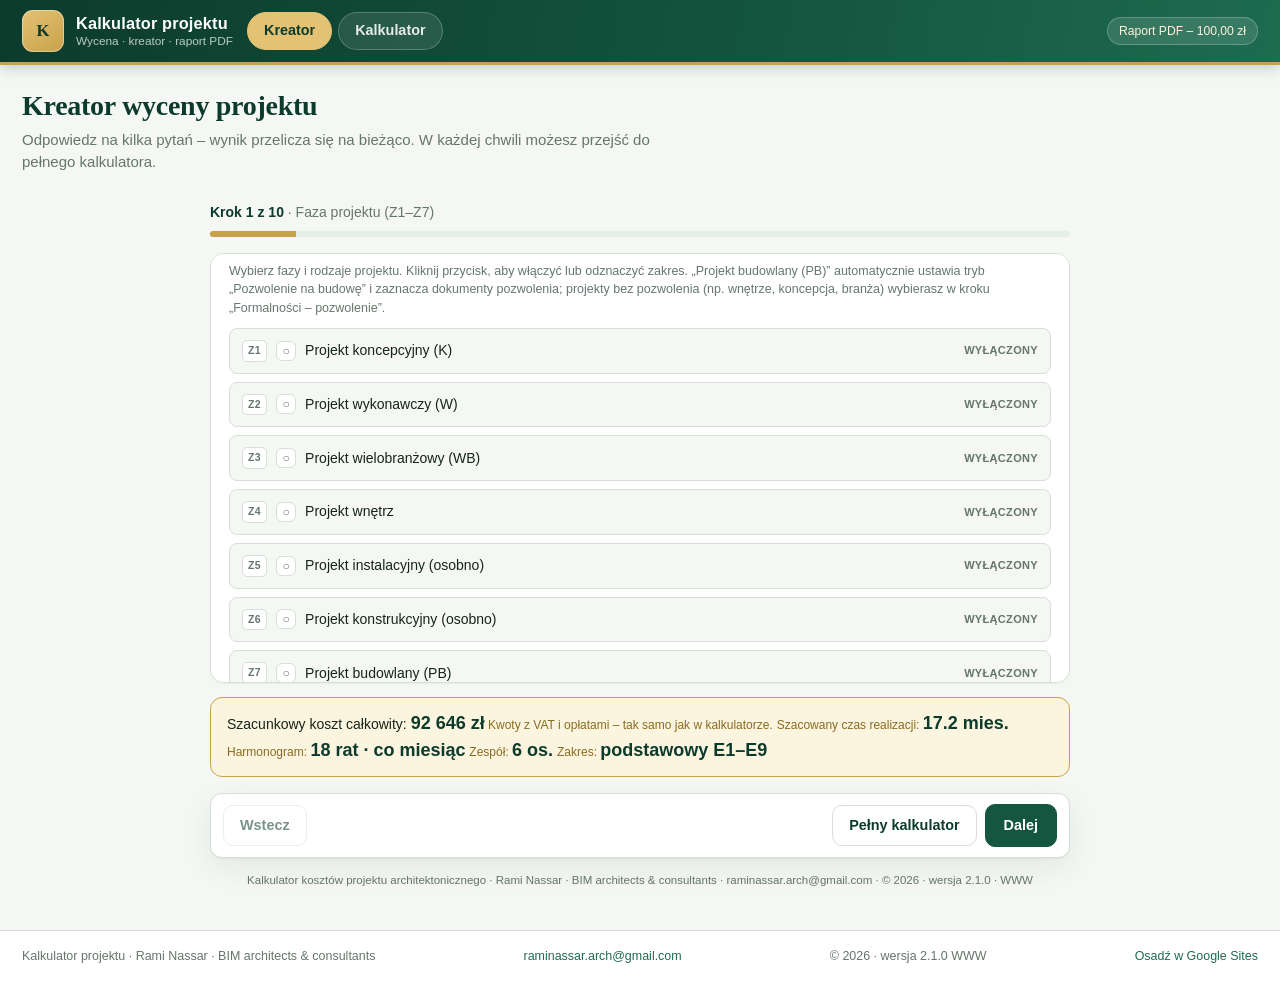
==== commit fe5277d1: "Kalkulator projektu 2.1.0 WWW" ====
--- a/index.html
+++ b/index.html
@@ -4,13 +4,13 @@
 <meta charset="utf-8">
 <meta name="viewport" content="width=device-width, initial-scale=1, viewport-fit=cover">
 <meta name="theme-color" content="#0C3B2C">
-<meta name="description" content="Kalkulator kosztów projektu architektonicznego 2.0.0 – kreator, wycena, czas, zespół i harmonogram. Statyczna wersja WWW.">
+<meta name="description" content="Kalkulator kosztów projektu architektonicznego 2.1.0 – kreator, wycena, czas, zespół i harmonogram. Statyczna wersja WWW.">
 <title>Kalkulator kosztów projektu architektonicznego</title>
 <link rel="icon" href="favicon.svg" type="image/svg+xml">
 <script>document.documentElement.dataset.theme="light";</script>
-<link rel="stylesheet" href="styles.css?v=2.0.0">
-<link rel="stylesheet" href="wizard.css?v=2.0.0">
-<link rel="stylesheet" href="site.css?v=2.0.0">
+<link rel="stylesheet" href="styles.css?v=2.1.0">
+<link rel="stylesheet" href="wizard.css?v=2.1.0">
+<link rel="stylesheet" href="site.css?v=2.1.0">
 </head>
 <body>
 <nav class="view-nav" id="viewNav" aria-label="Przełączanie widoków">
@@ -45,7 +45,7 @@
       <button type="button" id="wizNext" class="btn btn-primary">Dalej</button>
       <button type="button" id="wizPdf" class="btn btn-primary" hidden>Zapisz PDF</button>
     </div>
-    <p class="wiz-about" id="wizAbout">Kalkulator projektu · Rami Nassar · BIM architects &amp; consultants · raminassar.arch@gmail.com · © 2026 · wersja 2.0.0</p>
+    <p class="wiz-about" id="wizAbout">Kalkulator projektu · Rami Nassar · BIM architects &amp; consultants · raminassar.arch@gmail.com · © 2026 · wersja 2.1.0</p>
   </div>
 </section>
 
@@ -126,7 +126,7 @@
 <section class="panel" id="zespolResult"><h2>Zespół projektowy · obsada i czas</h2><div id="zespolSummary" class="czas-summary"></div><div class="tw"><table id="zespolTab"></table></div><p class="tag" id="zespolNote"></p></section>
 <section class="panel" id="platResult"><h2>Harmonogram płatności · rozłożenie kosztu na raty</h2><div id="platSummary" class="czas-summary"></div><div class="tw"><table id="plat"></table></div><p class="tag" id="platNote"></p></section>
 <p class="foot">Narzędzie szacunkowe, nie oferta ani porada prawna. Podział na etapy i stawki oznaczone jako szacunek to założenia modelu, a nie jeden cennik; stawki BIM są szacunkami, bo źródła nie podają cen. Opłaty skarbowe i terminy sprawdź w urzędzie. Od 1.09.2026 nowe decyzje o warunkach zabudowy wymagają planu ogólnego gminy. BIM nie jest w Polsce obowiązkowy, chyba że wymaga go zamawiający.</p>
-<p class="foot about" id="about">Kalkulator projektu · Autor: Rami Nassar · BIM architects &amp; consultants · raminassar.arch@gmail.com · © 2026 · wersja 2.0.0</p>
+<p class="foot about" id="about">Kalkulator projektu · Autor: Rami Nassar · BIM architects &amp; consultants · raminassar.arch@gmail.com · © 2026 · wersja 2.1.0</p>
 <div class="print-foot">Wygenerowano: <span id="printDate"></span> · Kwoty w zł · Narzędzie szacunkowe, nie oferta ani porada prawna. <span id="printAbout"></span></div>
 </div>
 </main>
@@ -152,14 +152,14 @@
 <footer class="site-footer">
   <span>Kalkulator projektu · Rami Nassar · BIM architects &amp; consultants</span>
   <a href="mailto:raminassar.arch@gmail.com">raminassar.arch@gmail.com</a>
-  <span>© 2026 · wersja 2.0.0 WWW</span>
+  <span>© 2026 · wersja 2.1.0 WWW</span>
   <a href="embed.html">Osadź w Google Sites</a>
 </footer>
 <div id="toast" class="toast" hidden></div>
-<script src="parametry.js?v=2.0.0"></script>
-<script src="js/config.js?v=2.0.0"></script>
-<script src="js/payment-web.js?v=2.0.0"></script>
-<script src="app.js?v=2.0.0"></script>
-<script src="widoki.js?v=2.0.0"></script>
+<script src="parametry.js?v=2.1.0"></script>
+<script src="js/config.js?v=2.1.0"></script>
+<script src="js/payment-web.js?v=2.1.0"></script>
+<script src="app.js?v=2.1.0"></script>
+<script src="widoki.js?v=2.1.0"></script>
 </body>
 </html>
--- a/styles.css
+++ b/styles.css
@@ -21,7 +21,7 @@
 select,input{width:100%;font:inherit;color:var(--ink);background:var(--bg);border:1px solid var(--line);border-radius:5px;padding:7px 9px}
 select:focus,input:focus,button:focus-visible{outline:2px solid var(--acc);outline-offset:1px}
 
-/* --- Zakresy Z1–Z6 jako przyciski do włączania i odznaczania --- */
+/* --- Zakresy Z1–Z7 jako przyciski do włączania i odznaczania --- */
 .scope-fieldset .scope-hint,.wiz-hint{font-size:12.5px;color:var(--mute);margin:2px 0 10px}
 .scope-grid,.wiz-scope-grid{display:grid;gap:8px;margin-top:6px}
 .scope-chip{display:flex;align-items:center;gap:9px;width:100%;text-align:left;font:inherit;font-size:13px;color:var(--ink);background:var(--bg);border:1px solid var(--line);border-radius:8px;padding:8px 10px;cursor:pointer;transition:background .15s,border-color .15s,box-shadow .15s}
--- a/site.css
+++ b/site.css
@@ -1,5 +1,5 @@
 /* ==========================================================================
-   Kalkulator projektu 2.0.0 – wersja WWW
+   Kalkulator projektu 2.1.0 – wersja WWW
    Warstwa stylu wizualnego zgodna z PAB cyfrowa (sites/app.css):
    ciemna zieleń + złoty akcent, jasne tło, karty, zaokrąglenia, miękki cień.
    Logika i znaczniki kalkulatora pozostają bez zmian.
@@ -160,7 +160,7 @@
 .btn[disabled] { opacity: 0.55; cursor: not-allowed; }
 #updateBtn { display: none !important; }
 
-/* Przełączniki zakresów Z1–Z6 – akcent złoty zgodny z PAB. */
+/* Przełączniki zakresów Z1–Z7 – akcent złoty zgodny z PAB. */
 .scope-chip:hover { border-color: var(--green-mid); background: var(--green-pale); }
 .scope-chip.is-on { border-color: var(--gold); background: var(--gold-pale); box-shadow: inset 3px 0 0 var(--gold); }
 .scope-chip.is-on .scope-code { color: var(--gold-text); border-color: var(--gold); }
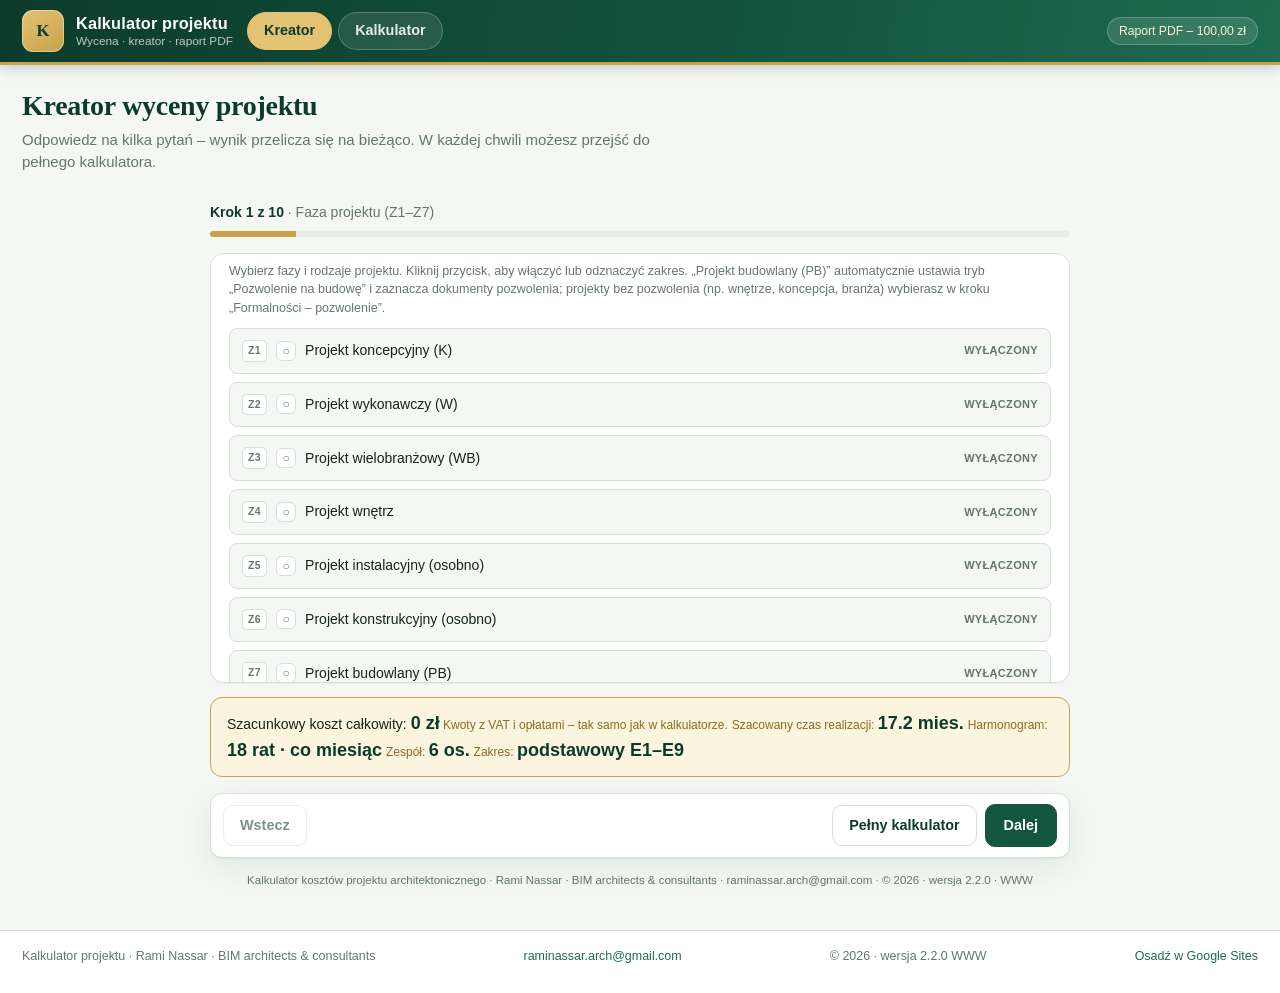
==== commit 6544cbbb: "Kalkulator projektu 2.2.0 WWW" ====
--- a/index.html
+++ b/index.html
@@ -4,13 +4,13 @@
 <meta charset="utf-8">
 <meta name="viewport" content="width=device-width, initial-scale=1, viewport-fit=cover">
 <meta name="theme-color" content="#0C3B2C">
-<meta name="description" content="Kalkulator kosztów projektu architektonicznego 2.1.0 – kreator, wycena, czas, zespół i harmonogram. Statyczna wersja WWW.">
+<meta name="description" content="Kalkulator kosztów projektu architektonicznego 2.2.0 – kreator, wycena, czas, zespół i harmonogram. Statyczna wersja WWW.">
 <title>Kalkulator kosztów projektu architektonicznego</title>
 <link rel="icon" href="favicon.svg" type="image/svg+xml">
 <script>document.documentElement.dataset.theme="light";</script>
-<link rel="stylesheet" href="styles.css?v=2.1.0">
-<link rel="stylesheet" href="wizard.css?v=2.1.0">
-<link rel="stylesheet" href="site.css?v=2.1.0">
+<link rel="stylesheet" href="styles.css?v=2.2.0">
+<link rel="stylesheet" href="wizard.css?v=2.2.0">
+<link rel="stylesheet" href="site.css?v=2.2.0">
 </head>
 <body>
 <nav class="view-nav" id="viewNav" aria-label="Przełączanie widoków">
@@ -45,7 +45,7 @@
       <button type="button" id="wizNext" class="btn btn-primary">Dalej</button>
       <button type="button" id="wizPdf" class="btn btn-primary" hidden>Zapisz PDF</button>
     </div>
-    <p class="wiz-about" id="wizAbout">Kalkulator projektu · Rami Nassar · BIM architects &amp; consultants · raminassar.arch@gmail.com · © 2026 · wersja 2.1.0</p>
+    <p class="wiz-about" id="wizAbout">Kalkulator projektu · Rami Nassar · BIM architects &amp; consultants · raminassar.arch@gmail.com · © 2026 · wersja 2.2.0</p>
   </div>
 </section>
 
@@ -126,7 +126,7 @@
 <section class="panel" id="zespolResult"><h2>Zespół projektowy · obsada i czas</h2><div id="zespolSummary" class="czas-summary"></div><div class="tw"><table id="zespolTab"></table></div><p class="tag" id="zespolNote"></p></section>
 <section class="panel" id="platResult"><h2>Harmonogram płatności · rozłożenie kosztu na raty</h2><div id="platSummary" class="czas-summary"></div><div class="tw"><table id="plat"></table></div><p class="tag" id="platNote"></p></section>
 <p class="foot">Narzędzie szacunkowe, nie oferta ani porada prawna. Podział na etapy i stawki oznaczone jako szacunek to założenia modelu, a nie jeden cennik; stawki BIM są szacunkami, bo źródła nie podają cen. Opłaty skarbowe i terminy sprawdź w urzędzie. Od 1.09.2026 nowe decyzje o warunkach zabudowy wymagają planu ogólnego gminy. BIM nie jest w Polsce obowiązkowy, chyba że wymaga go zamawiający.</p>
-<p class="foot about" id="about">Kalkulator projektu · Autor: Rami Nassar · BIM architects &amp; consultants · raminassar.arch@gmail.com · © 2026 · wersja 2.1.0</p>
+<p class="foot about" id="about">Kalkulator projektu · Autor: Rami Nassar · BIM architects &amp; consultants · raminassar.arch@gmail.com · © 2026 · wersja 2.2.0</p>
 <div class="print-foot">Wygenerowano: <span id="printDate"></span> · Kwoty w zł · Narzędzie szacunkowe, nie oferta ani porada prawna. <span id="printAbout"></span></div>
 </div>
 </main>
@@ -152,14 +152,14 @@
 <footer class="site-footer">
   <span>Kalkulator projektu · Rami Nassar · BIM architects &amp; consultants</span>
   <a href="mailto:raminassar.arch@gmail.com">raminassar.arch@gmail.com</a>
-  <span>© 2026 · wersja 2.1.0 WWW</span>
+  <span>© 2026 · wersja 2.2.0 WWW</span>
   <a href="embed.html">Osadź w Google Sites</a>
 </footer>
 <div id="toast" class="toast" hidden></div>
-<script src="parametry.js?v=2.1.0"></script>
-<script src="js/config.js?v=2.1.0"></script>
-<script src="js/payment-web.js?v=2.1.0"></script>
-<script src="app.js?v=2.1.0"></script>
-<script src="widoki.js?v=2.1.0"></script>
+<script src="parametry.js?v=2.2.0"></script>
+<script src="js/config.js?v=2.2.0"></script>
+<script src="js/payment-web.js?v=2.2.0"></script>
+<script src="app.js?v=2.2.0"></script>
+<script src="widoki.js?v=2.2.0"></script>
 </body>
 </html>
--- a/site.css
+++ b/site.css
@@ -1,5 +1,5 @@
 /* ==========================================================================
-   Kalkulator projektu 2.1.0 – wersja WWW
+   Kalkulator projektu 2.2.0 – wersja WWW
    Warstwa stylu wizualnego zgodna z PAB cyfrowa (sites/app.css):
    ciemna zieleń + złoty akcent, jasne tło, karty, zaokrąglenia, miękki cień.
    Logika i znaczniki kalkulatora pozostają bez zmian.
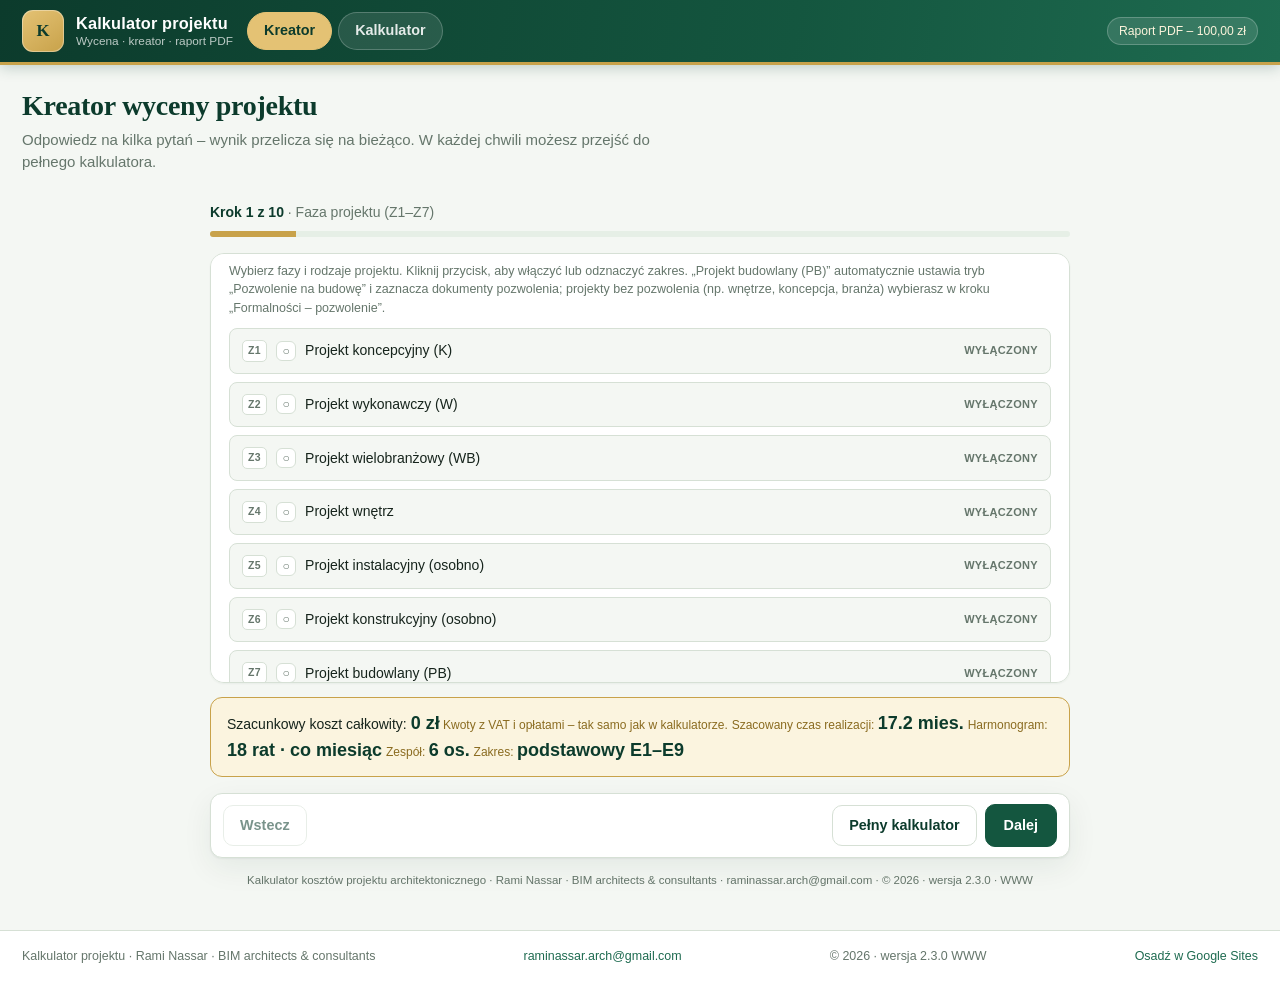
==== commit 7cb91655: "Kalkulator projektu 2.3.0 WWW" ====
--- a/index.html
+++ b/index.html
@@ -4,13 +4,13 @@
 <meta charset="utf-8">
 <meta name="viewport" content="width=device-width, initial-scale=1, viewport-fit=cover">
 <meta name="theme-color" content="#0C3B2C">
-<meta name="description" content="Kalkulator kosztów projektu architektonicznego 2.2.0 – kreator, wycena, czas, zespół i harmonogram. Statyczna wersja WWW.">
+<meta name="description" content="Kalkulator kosztów projektu architektonicznego 2.3.0 – kreator, wycena, czas, zespół i harmonogram. Statyczna wersja WWW.">
 <title>Kalkulator kosztów projektu architektonicznego</title>
 <link rel="icon" href="favicon.svg" type="image/svg+xml">
 <script>document.documentElement.dataset.theme="light";</script>
-<link rel="stylesheet" href="styles.css?v=2.2.0">
-<link rel="stylesheet" href="wizard.css?v=2.2.0">
-<link rel="stylesheet" href="site.css?v=2.2.0">
+<link rel="stylesheet" href="styles.css?v=2.3.0">
+<link rel="stylesheet" href="wizard.css?v=2.3.0">
+<link rel="stylesheet" href="site.css?v=2.3.0">
 </head>
 <body>
 <nav class="view-nav" id="viewNav" aria-label="Przełączanie widoków">
@@ -45,7 +45,7 @@
       <button type="button" id="wizNext" class="btn btn-primary">Dalej</button>
       <button type="button" id="wizPdf" class="btn btn-primary" hidden>Zapisz PDF</button>
     </div>
-    <p class="wiz-about" id="wizAbout">Kalkulator projektu · Rami Nassar · BIM architects &amp; consultants · raminassar.arch@gmail.com · © 2026 · wersja 2.2.0</p>
+    <p class="wiz-about" id="wizAbout">Kalkulator projektu · Rami Nassar · BIM architects &amp; consultants · raminassar.arch@gmail.com · © 2026 · wersja 2.3.0</p>
   </div>
 </section>
 
@@ -122,11 +122,13 @@
 <section class="panel" id="brzResult" hidden><h2>Projekty branżowe (dodatkowe poza bazą E1–E9)</h2><div class="tw"><table id="brz"></table></div><p class="tag">Dodatkowe opracowania specjalistyczne – nie zastępują etapów E5–E7 w podstawie wyceny.</p></section>
 <section class="panel" id="zakresResult" hidden><h2>Zakresy opracowania (rodzaj projektu)</h2><div class="tw"><table id="zakresTab"></table></div><p class="tag">Każdy zakres to osobny pakiet wyceny. Baza E1–E9 obejmuje standardową koncepcję, konstrukcję i instalacje – poniższe opcje są dodatkowymi zamówieniami (np. odrębny projekt wnętrz lub wykonawczy).</p></section>
 <section class="panel" id="drkResult" hidden><h2>Koszty drukowania dokumentacji projektowej</h2><div class="tw"><table id="drk"></table></div><p class="tag">Wydruki dla inwestora i urzędu. Ceny jednostkowe zmienisz w panelu „Parametry i stawki”.</p></section>
-<section class="panel" id="czasResult"><h2>Szacowany czas realizacji inwestycji · Kanban</h2><div id="czasSummary" class="czas-summary"></div><div id="kanban" class="kanban"></div><p class="tag">Szacunek na podstawie przyjętych czasów etapów, rodzaju obiektu, powierzchni, skomplikowania i lokalizacji. Część czynności (np. uzgodnienia) może biec równolegle – podana suma to orientacyjna ścieżka, nie harmonogram umowny. Czas budowy rośnie nieliniowo z powierzchnią, dzięki czemu duże obiekty nie dostają nierealnych tysięcy dni. Czasy zmienisz w panelu „Parametry i stawki” → <b>czas</b>.</p></section>
+<section class="panel" id="operacyjneResult" hidden><h2>Koszty operacyjne pracowni (wliczone do wyceny)</h2><div class="tw"><table id="operacyjneTab"></table></div><p class="tag">Stawki miesięczne z formularza są mnożone przez szacowany czas inwestycji. Kwoty netto wchodzą do „Razem”, VAT i harmonogramu rat.</p></section>
+<section class="panel" id="harmonogramResult" hidden><h2>Harmonogram pracy · Project Manager (Gantt i obciążenie)</h2><div id="harmonogramSummary" class="czas-summary"></div><div class="pm-charts"><div class="chart-box"><h3>Gantt – zadania w czasie</h3><div id="gantt" class="chart"></div></div><div class="chart-box"><h3>Obciążenie miesięczne</h3><div id="obciazenie" class="chart"></div></div></div><p class="tag" id="harmonogramNote"></p></section>
+<section class="panel" id="czasResult"><h2>Szacowany czas realizacji inwestycji · Kanban</h2><section class="panel" id="czasResult"><h2>Szacowany czas realizacji inwestycji · Kanban</h2><div id="czasSummary" class="czas-summary"></div><div id="kanban" class="kanban"></div><p class="tag">Szacunek na podstawie przyjętych czasów etapów, rodzaju obiektu, powierzchni, skomplikowania i lokalizacji. Część czynności (np. uzgodnienia) może biec równolegle – podana suma to orientacyjna ścieżka, nie harmonogram umowny. Czas budowy rośnie nieliniowo z powierzchnią, dzięki czemu duże obiekty nie dostają nierealnych tysięcy dni. Czasy zmienisz w panelu „Parametry i stawki” → <b>czas</b>.</p></section>
 <section class="panel" id="zespolResult"><h2>Zespół projektowy · obsada i czas</h2><div id="zespolSummary" class="czas-summary"></div><div class="tw"><table id="zespolTab"></table></div><p class="tag" id="zespolNote"></p></section>
 <section class="panel" id="platResult"><h2>Harmonogram płatności · rozłożenie kosztu na raty</h2><div id="platSummary" class="czas-summary"></div><div class="tw"><table id="plat"></table></div><p class="tag" id="platNote"></p></section>
 <p class="foot">Narzędzie szacunkowe, nie oferta ani porada prawna. Podział na etapy i stawki oznaczone jako szacunek to założenia modelu, a nie jeden cennik; stawki BIM są szacunkami, bo źródła nie podają cen. Opłaty skarbowe i terminy sprawdź w urzędzie. Od 1.09.2026 nowe decyzje o warunkach zabudowy wymagają planu ogólnego gminy. BIM nie jest w Polsce obowiązkowy, chyba że wymaga go zamawiający.</p>
-<p class="foot about" id="about">Kalkulator projektu · Autor: Rami Nassar · BIM architects &amp; consultants · raminassar.arch@gmail.com · © 2026 · wersja 2.2.0</p>
+<p class="foot about" id="about">Kalkulator projektu · Autor: Rami Nassar · BIM architects &amp; consultants · raminassar.arch@gmail.com · © 2026 · wersja 2.3.0</p>
 <div class="print-foot">Wygenerowano: <span id="printDate"></span> · Kwoty w zł · Narzędzie szacunkowe, nie oferta ani porada prawna. <span id="printAbout"></span></div>
 </div>
 </main>
@@ -152,14 +154,14 @@
 <footer class="site-footer">
   <span>Kalkulator projektu · Rami Nassar · BIM architects &amp; consultants</span>
   <a href="mailto:raminassar.arch@gmail.com">raminassar.arch@gmail.com</a>
-  <span>© 2026 · wersja 2.2.0 WWW</span>
+  <span>© 2026 · wersja 2.3.0 WWW</span>
   <a href="embed.html">Osadź w Google Sites</a>
 </footer>
 <div id="toast" class="toast" hidden></div>
-<script src="parametry.js?v=2.2.0"></script>
-<script src="js/config.js?v=2.2.0"></script>
-<script src="js/payment-web.js?v=2.2.0"></script>
-<script src="app.js?v=2.2.0"></script>
-<script src="widoki.js?v=2.2.0"></script>
+<script src="parametry.js?v=2.3.0"></script>
+<script src="js/config.js?v=2.3.0"></script>
+<script src="js/payment-web.js?v=2.3.0"></script>
+<script src="app.js?v=2.3.0"></script>
+<script src="widoki.js?v=2.3.0"></script>
 </body>
 </html>
--- a/styles.css
+++ b/styles.css
@@ -133,6 +133,14 @@
 .toast.error{border-left-color:var(--warn)}
 .toast button{margin-left:10px;font:inherit;font-size:12px;color:var(--acc);background:none;border:0;cursor:pointer;font-weight:700}
 
+/* --- Harmonogram PM: Gantt i obciążenie miesięczne --- */
+.pm-charts{display:grid;grid-template-columns:minmax(0,1.6fr) minmax(0,1fr);gap:12px;margin-top:8px}
+.chart-box{min-width:0;border:1px solid var(--line);border-radius:7px;padding:8px;background:var(--panel)}
+.chart-box h3{font-size:12.5px;margin:0 0 6px;color:var(--mute)}
+.chart{overflow:auto}
+.chart svg{display:block;max-width:100%;height:auto}
+@media(max-width:900px){.pm-charts{grid-template-columns:1fr}}
+
 /* --- Opłata za raport PDF --- */
 .pay-modal{position:fixed;inset:0;z-index:60;display:flex;align-items:center;justify-content:center;padding:20px;background:rgba(10,18,28,.55);backdrop-filter:blur(2px)}
 .pay-modal[hidden]{display:none}
@@ -198,7 +206,7 @@
   body.pdf-render .stack>.print-head,
   body.pdf-render .stack>section.panel:not(#resultsLock),
   body.pdf-render .stack>.print-foot{display:block!important}
-  #customResult[hidden],#brzResult[hidden],#zakresResult[hidden],#drkResult[hidden]{display:none!important}
+  #customResult[hidden],#brzResult[hidden],#zakresResult[hidden],#drkResult[hidden],#operacyjneResult[hidden],#harmonogramResult[hidden]{display:none!important}
   section,.split,.bar,.note,tr{break-inside:avoid}
   h2,.panel{break-after:avoid}
   /* Kanban w PDF – wąskie kolumny, małe karty, bez cieni. */
@@ -225,4 +233,11 @@
   .czas-summary .czas-total b{font-size:16px}
   #zespolTab td:nth-child(3),#zespolTab td:nth-child(5){color:#333}
   #plat td:nth-child(3),#plat td:nth-child(4){color:#333}
+  /* Wykresy PM w PDF – oba obok siebie, ostre kolory wymuszone przez przeglądarkę. */
+  #harmonogramResult{break-inside:auto}
+  .pm-charts{grid-template-columns:1fr 1fr;gap:6px}
+  .chart-box{border:1px solid #999;padding:3px;break-inside:avoid}
+  .chart-box h3{font-size:9.5px;color:#000}
+  .chart{overflow:visible;print-color-adjust:exact;-webkit-print-color-adjust:exact}
+  .chart svg{max-width:100%}
 }
--- a/site.css
+++ b/site.css
@@ -1,5 +1,5 @@
 /* ==========================================================================
-   Kalkulator projektu 2.2.0 – wersja WWW
+   Kalkulator projektu 2.3.0 – wersja WWW
    Warstwa stylu wizualnego zgodna z PAB cyfrowa (sites/app.css):
    ciemna zieleń + złoty akcent, jasne tło, karty, zaokrąglenia, miękki cień.
    Logika i znaczniki kalkulatora pozostają bez zmian.
